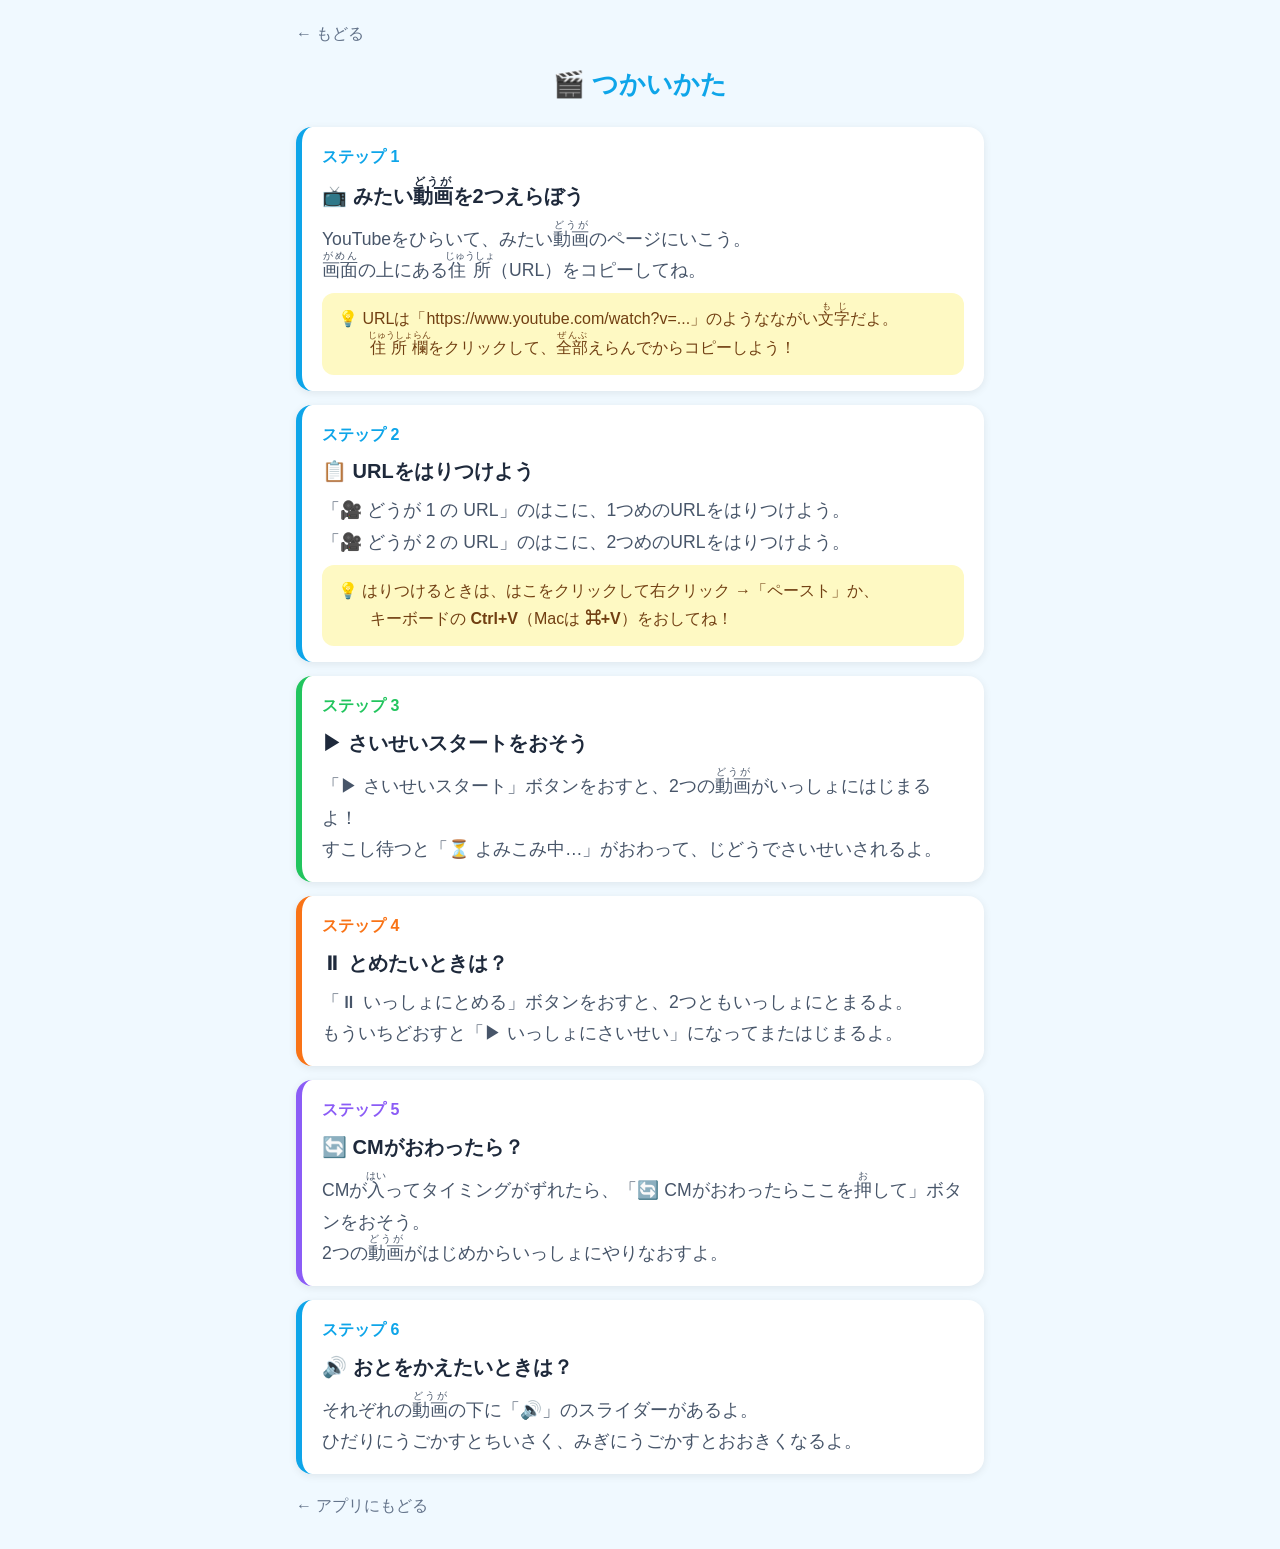
==== howto.html @ aa0053a6 "feat: add howto page and merge play buttons into one - Consolidate btn-load and btn-play/pause into " ====
<!DOCTYPE html>
<html lang="ja">
<head>
  <meta charset="UTF-8">
  <meta name="viewport" content="width=device-width, initial-scale=1.0">
  <title>つかいかた｜いっしょにみよう！</title>
  <link rel="stylesheet" href="style.css">
  <style>
    body {
      max-width: 720px;
      margin: 0 auto;
      padding: 16px;
      font-size: 1.2rem;
      line-height: 1.8;
    }

    .back-link {
      display: inline-block;
      color: #64748b;
      text-decoration: none;
      font-size: 1rem;
      margin-bottom: 12px;
    }

    .back-link:hover {
      color: #0ea5e9;
      text-decoration: underline;
    }

    h1 {
      font-size: 1.6rem;
      margin-bottom: 20px;
    }

    .step {
      background: #fff;
      border-radius: 16px;
      padding: 16px 20px;
      margin-bottom: 14px;
      box-shadow: 0 2px 8px rgba(0,0,0,0.08);
      border-left: 6px solid #0ea5e9;
    }

    .step-num {
      font-size: 1rem;
      font-weight: bold;
      color: #0ea5e9;
      margin-bottom: 4px;
    }

    .step-title {
      font-size: 1.25rem;
      font-weight: bold;
      margin-bottom: 6px;
      color: #1e293b;
    }

    .step-desc {
      color: #475569;
      font-size: 1.1rem;
    }

    .step.green  { border-left-color: #22c55e; }
    .step.orange { border-left-color: #f97316; }
    .step.purple { border-left-color: #8b5cf6; }
    .step.sky    { border-left-color: #0ea5e9; }

    .step.green  .step-num { color: #22c55e; }
    .step.orange .step-num { color: #f97316; }
    .step.purple .step-num { color: #8b5cf6; }

    .hint {
      background: #fef9c3;
      border-radius: 12px;
      padding: 12px 16px;
      margin-top: 6px;
      font-size: 1rem;
      color: #713f12;
    }

    ruby rt {
      font-size: 0.55em;
    }
  </style>
</head>
<body>

  <a href="index.html" class="back-link">← もどる</a>

  <h1>🎬 つかいかた</h1>

  <div class="step sky">
    <div class="step-num">ステップ 1</div>
    <div class="step-title">📺 みたい<ruby>動画<rt>どうが</rt></ruby>を2つえらぼう</div>
    <div class="step-desc">
      YouTubeをひらいて、みたい<ruby>動画<rt>どうが</rt></ruby>のページにいこう。<br>
      <ruby>画面<rt>がめん</rt></ruby>の上にある<ruby>住所<rt>じゅうしょ</rt></ruby>（URL）をコピーしてね。
    </div>
    <div class="hint">
      💡 URLは「https://www.youtube.com/watch?v=...」のようなながい<ruby>文字<rt>もじ</rt></ruby>だよ。<br>
      　　<ruby>住所欄<rt>じゅうしょらん</rt></ruby>をクリックして、<ruby>全部<rt>ぜんぶ</rt></ruby>えらんでからコピーしよう！
    </div>
  </div>

  <div class="step sky">
    <div class="step-num">ステップ 2</div>
    <div class="step-title">📋 URLをはりつけよう</div>
    <div class="step-desc">
      「🎥 どうが 1 の URL」のはこに、1つめのURLをはりつけよう。<br>
      「🎥 どうが 2 の URL」のはこに、2つめのURLをはりつけよう。
    </div>
    <div class="hint">
      💡 はりつけるときは、はこをクリックして右クリック →「ペースト」か、<br>
      　　キーボードの <strong>Ctrl+V</strong>（Macは <strong>⌘+V</strong>）をおしてね！
    </div>
  </div>

  <div class="step green">
    <div class="step-num">ステップ 3</div>
    <div class="step-title">▶ さいせいスタートをおそう</div>
    <div class="step-desc">
      「▶ さいせいスタート」ボタンをおすと、2つの<ruby>動画<rt>どうが</rt></ruby>がいっしょにはじまるよ！<br>
      すこし待つと「⏳ よみこみ中…」がおわって、じどうでさいせいされるよ。
    </div>
  </div>

  <div class="step orange">
    <div class="step-num">ステップ 4</div>
    <div class="step-title">⏸ とめたいときは？</div>
    <div class="step-desc">
      「⏸ いっしょにとめる」ボタンをおすと、2つともいっしょにとまるよ。<br>
      もういちどおすと「▶ いっしょにさいせい」になってまたはじまるよ。
    </div>
  </div>

  <div class="step purple">
    <div class="step-num">ステップ 5</div>
    <div class="step-title">🔄 CMがおわったら？</div>
    <div class="step-desc">
      CMが<ruby>入<rt>はい</rt></ruby>ってタイミングがずれたら、「🔄 CMがおわったらここを<ruby>押<rt>お</rt></ruby>して」ボタンをおそう。<br>
      2つの<ruby>動画<rt>どうが</rt></ruby>がはじめからいっしょにやりなおすよ。
    </div>
  </div>

  <div class="step sky">
    <div class="step-num">ステップ 6</div>
    <div class="step-title">🔊 おとをかえたいときは？</div>
    <div class="step-desc">
      それぞれの<ruby>動画<rt>どうが</rt></ruby>の下に「🔊」のスライダーがあるよ。<br>
      ひだりにうごかすとちいさく、みぎにうごかすとおおきくなるよ。
    </div>
  </div>

  <a href="index.html" class="back-link">← アプリにもどる</a>

</body>
</html>
---- style.css ----
* {
  box-sizing: border-box;
  margin: 0;
  padding: 0;
}

body {
  font-family: 'Hiragino Maru Gothic ProN', 'BIZ UDPGothic', sans-serif;
  background: #f0f9ff;
  color: #1e293b;
  padding: 8px;
}

h1 {
  text-align: center;
  font-size: 1.3rem;
  margin-bottom: 4px;
  color: #0ea5e9;
}

.howto-link {
  display: block;
  text-align: center;
  font-size: 0.85rem;
  color: #64748b;
  text-decoration: none;
  margin-bottom: 8px;
}

.howto-link:hover {
  color: #0ea5e9;
  text-decoration: underline;
}

/* URL入力エリア */
.url-input-area {
  background: #fff;
  border-radius: 12px;
  padding: 10px 12px;
  box-shadow: 0 2px 8px rgba(0,0,0,0.08);
  margin-bottom: 8px;
}

.url-row {
  display: flex;
  gap: 8px;
  margin-bottom: 8px;
  align-items: center;
}

.url-field {
  flex: 1;
  display: flex;
  align-items: center;
  gap: 6px;
}

.url-field label {
  font-size: 0.85rem;
  font-weight: bold;
  color: #475569;
  white-space: nowrap;
}

.url-field input {
  flex: 1;
  padding: 7px 10px;
  border: 2px solid #cbd5e1;
  border-radius: 8px;
  font-size: 0.9rem;
  outline: none;
  transition: border-color 0.2s;
}

.url-field input:focus {
  border-color: #0ea5e9;
}

/* プレイヤーエリア */
.players-area {
  display: flex;
  gap: 8px;
  margin-bottom: 8px;
}

.player-wrapper {
  flex: 1;
  background: #000;
  border-radius: 10px;
  box-shadow: 0 2px 8px rgba(0,0,0,0.12);
  overflow: hidden;
}

.player-frame {
  position: relative;
  width: 100%;
  aspect-ratio: 16 / 9;
  background: #0f172a;
}

.player-frame iframe {
  position: absolute;
  top: 0;
  left: 0;
  width: 100% !important;
  height: 100% !important;
  display: block;
}

.error-msg {
  color: #ef4444;
  font-size: 0.8rem;
  min-height: 1.2em;
  padding: 3px 8px;
  text-align: center;
  background: #fff;
}

.volume-control {
  display: flex;
  align-items: center;
  gap: 8px;
  padding: 5px 10px;
  background: #fff;
}

.volume-control span {
  font-size: 1rem;
}

.volume-control input[type="range"] {
  flex: 1;
  accent-color: #0ea5e9;
  height: 4px;
  cursor: pointer;
}

/* コントロールエリア */
.controls-area {
  background: #fff;
  border-radius: 12px;
  padding: 10px 16px;
  box-shadow: 0 2px 8px rgba(0,0,0,0.08);
  display: flex;
  align-items: center;
  gap: 12px;
}

.main-buttons {
  display: flex;
  gap: 8px;
  flex-shrink: 0;
}

/* ボタン共通 */
.btn {
  font-family: inherit;
  font-size: 1rem;
  padding: 10px 22px;
  border: none;
  border-radius: 999px;
  cursor: pointer;
  font-weight: bold;
  transition: opacity 0.2s, transform 0.1s;
  min-height: 44px;
  white-space: nowrap;
}

.btn:active {
  transform: scale(0.97);
}

.btn:disabled {
  opacity: 0.4;
  cursor: not-allowed;
}

.btn-load {
  background: #0ea5e9;
  color: #fff;
  display: block;
  margin: 0 auto;
}

.btn-load:hover:not(:disabled) {
  background: #0284c7;
}

.btn-play {
  background: #22c55e;
  color: #fff;
}

.btn-play:hover:not(:disabled) {
  background: #16a34a;
}

.btn-pause {
  background: #f97316;
  color: #fff;
}

.btn-pause:hover:not(:disabled) {
  background: #ea580c;
}

.btn-resync {
  background: #8b5cf6;
  color: #fff;
}

.btn-resync:hover:not(:disabled) {
  background: #7c3aed;
}

/* シークバー */
.seek-area {
  display: flex;
  align-items: center;
  gap: 8px;
  flex: 1;
}

.seek-area span {
  font-size: 0.8rem;
  color: #64748b;
  white-space: nowrap;
  min-width: 32px;
}

#seekbar {
  flex: 1;
  accent-color: #0ea5e9;
  height: 6px;
  cursor: pointer;
}

#seekbar:disabled {
  opacity: 0.4;
  cursor: not-allowed;
}

/* レスポンシブ */
@media (max-width: 767px) {
  .url-row {
    flex-direction: column;
  }

  .players-area {
    flex-direction: column;
  }

  .controls-area {
    flex-direction: column;
    align-items: stretch;
  }

  .main-buttons {
    justify-content: center;
  }

  .seek-area {
    width: 100%;
  }
}
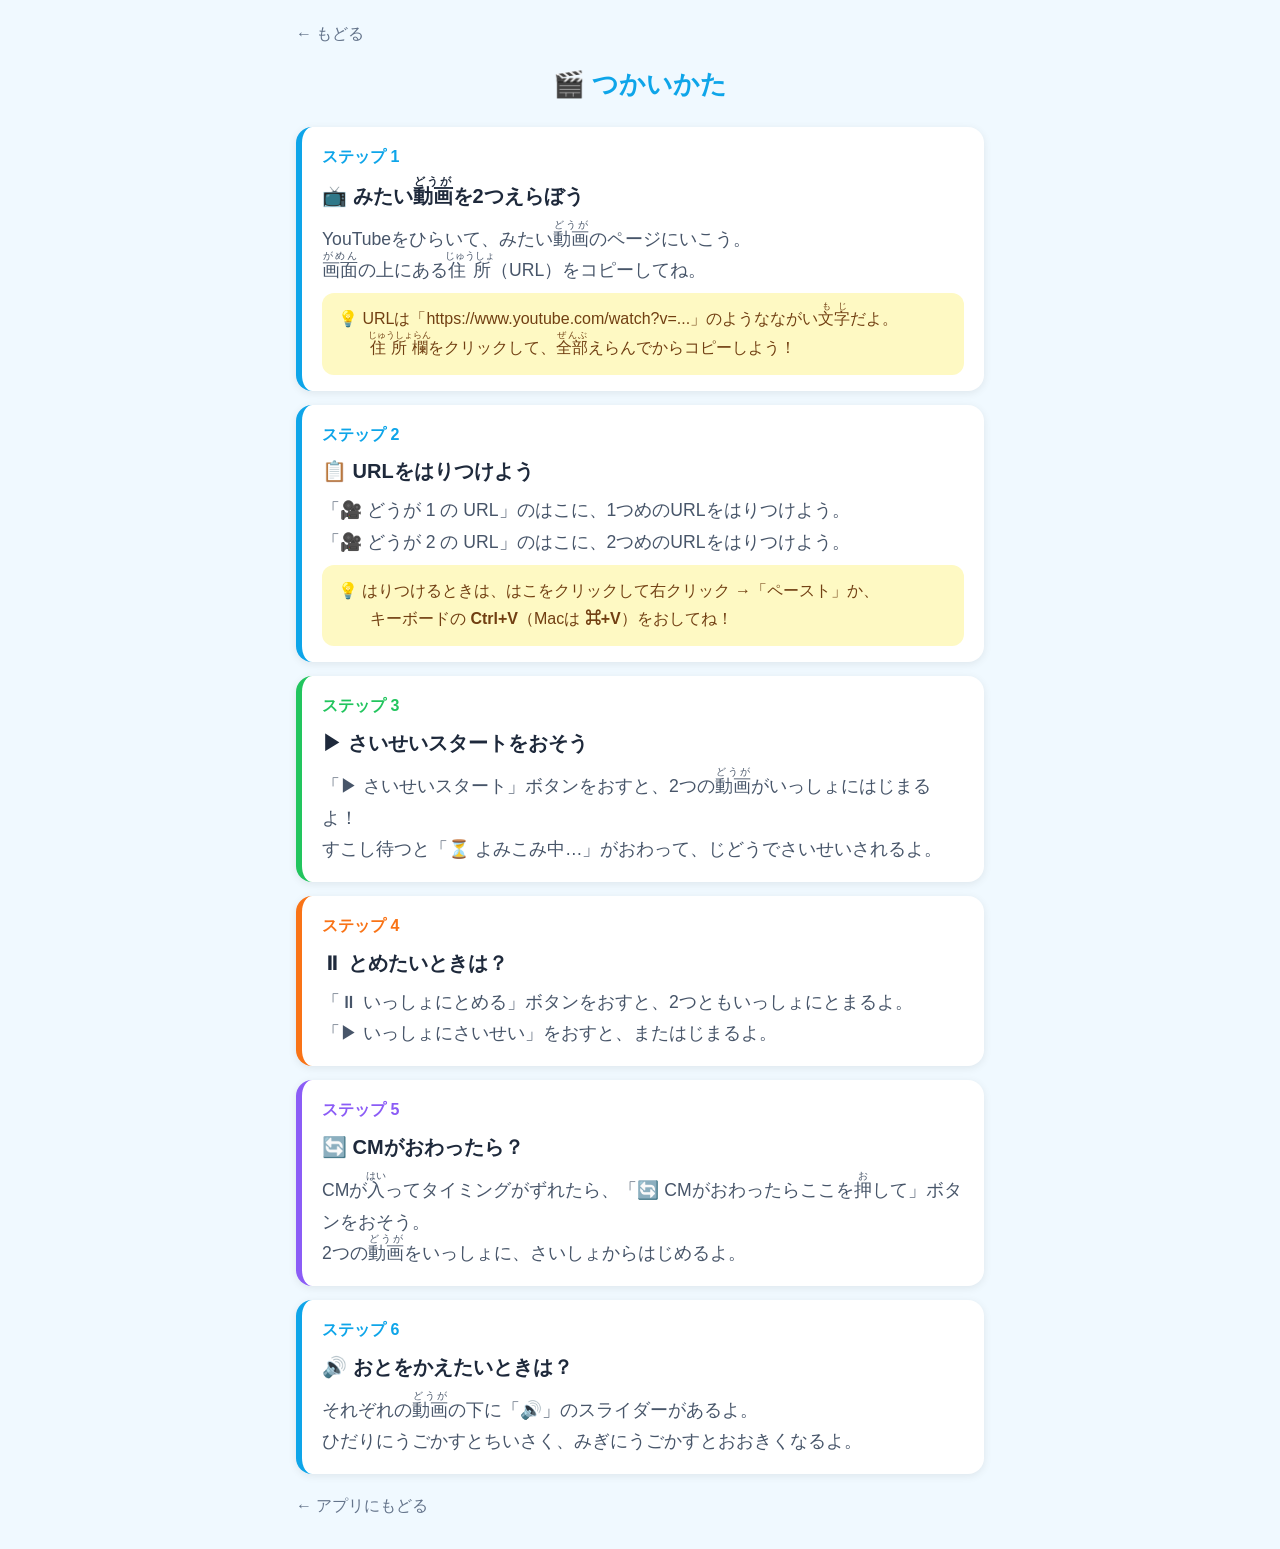
==== commit a1709e77: "fix: update howto.html step 4 and 5 wording Co-Authored-By: Claude Sonnet 4.6 <noreply@anthropic.com" ====
--- a/howto.html
+++ b/howto.html
@@ -129,7 +129,7 @@
     <div class="step-title">⏸ とめたいときは？</div>
     <div class="step-desc">
       「⏸ いっしょにとめる」ボタンをおすと、2つともいっしょにとまるよ。<br>
-      もういちどおすと「▶ いっしょにさいせい」になってまたはじまるよ。
+      「▶ いっしょにさいせい」をおすと、またはじまるよ。
     </div>
   </div>
 
@@ -138,7 +138,7 @@
     <div class="step-title">🔄 CMがおわったら？</div>
     <div class="step-desc">
       CMが<ruby>入<rt>はい</rt></ruby>ってタイミングがずれたら、「🔄 CMがおわったらここを<ruby>押<rt>お</rt></ruby>して」ボタンをおそう。<br>
-      2つの<ruby>動画<rt>どうが</rt></ruby>がはじめからいっしょにやりなおすよ。
+      2つの<ruby>動画<rt>どうが</rt></ruby>をいっしょに、さいしょからはじめるよ。
     </div>
   </div>
 
--- a/style.css
+++ b/style.css
@@ -204,6 +204,17 @@
   background: #ea580c;
 }
 
+.btn-copy {
+  background: #0ea5e9;
+  color: #fff;
+  display: block;
+  margin: 0 auto;
+}
+
+.btn-copy:hover:not(:disabled) {
+  background: #0284c7;
+}
+
 .btn-resync {
   background: #8b5cf6;
   color: #fff;
